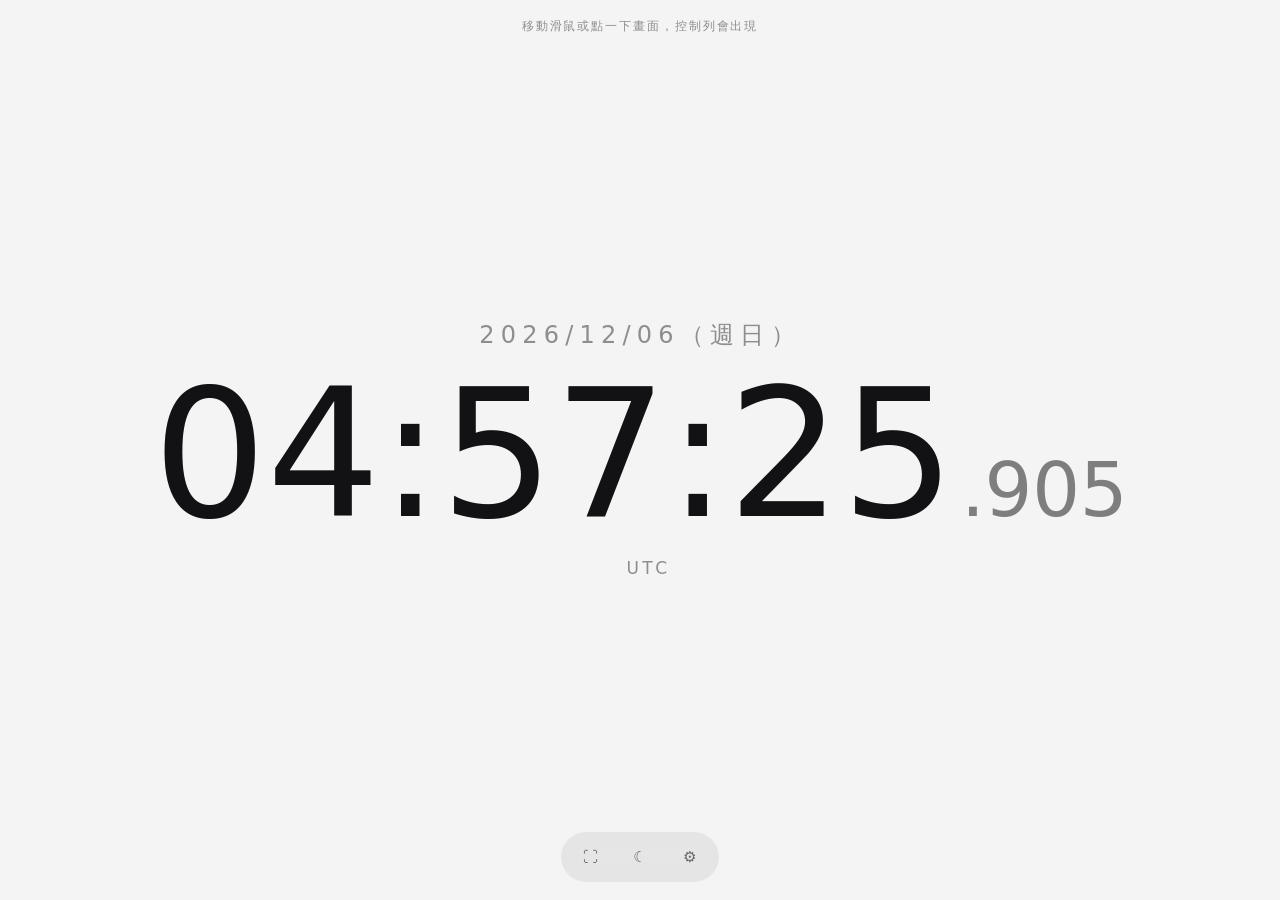
==== index.html @ 6d41315a "feat: 沉浸式毫秒時鐘 PWA 全螢幕、可安裝、可離線的毫秒時鐘，純靜態無相依套件。  時鐘核心 - requestAnimationFrame 驅動，跟著螢幕更新節奏，毫秒滑順不掉格 - 每幀重" ====
<!DOCTYPE html>
<html lang="zh-Hant">
<head>
<meta charset="UTF-8">
<meta name="viewport" content="width=device-width, initial-scale=1, viewport-fit=cover, user-scalable=no">
<title>Millis — 沉浸式時鐘</title>
<meta name="description" content="全螢幕沉浸式毫秒時鐘">
<meta name="theme-color" content="#000000">
<meta name="apple-mobile-web-app-capable" content="yes">
<meta name="mobile-web-app-capable" content="yes">
<meta name="apple-mobile-web-app-status-bar-style" content="black-translucent">
<meta name="apple-mobile-web-app-title" content="Millis">
<link rel="manifest" href="manifest.webmanifest">
<link rel="icon" href="icons/icon-192.png" sizes="192x192" type="image/png">
<link rel="apple-touch-icon" href="icons/icon-192.png">
<link rel="stylesheet" href="styles.css">
</head>
<body>
  <main id="stage" class="stage">
    <div class="clock">
      <div class="date" id="date">—</div>
      <div class="time" id="time">
        <span class="hms">
          <span id="p-h">00</span><span class="sep" id="sep1">:</span><span id="p-m">00</span><span class="sep" id="sep2">:</span><span id="p-s">00</span>
        </span><span class="ms" id="ms">.000</span>
      </div>
      <div class="meta">
        <span class="ampm" id="ampm"></span>
        <span class="tz" id="tz"></span>
      </div>
    </div>

    <p class="hint" id="hint">移動滑鼠或點一下畫面，控制列會出現</p>

    <nav class="bar" id="bar" aria-label="控制列">
      <button class="btn" id="btn-fullscreen" title="全螢幕 (F)" aria-label="全螢幕">⛶</button>
      <button class="btn" id="btn-lock" title="防止螢幕休眠 (K)" aria-label="防止螢幕休眠">☾</button>
      <button class="btn" id="btn-settings" title="設定 (,)" aria-label="設定">⚙</button>
    </nav>
  </main>

  <!-- ---------- 設定頁 ---------- -->
  <div class="scrim" id="scrim" hidden></div>
  <aside class="sheet" id="sheet" hidden aria-label="設定" role="dialog" aria-modal="true">
    <header class="sheet-hd">
      <h2>設定</h2>
      <button class="x" id="btn-close" aria-label="關閉">✕</button>
    </header>

    <div class="sheet-body">
      <section class="grp">
        <h3>時間</h3>

        <div class="row">
          <label>時制</label>
          <div class="seg" data-seg="hour12">
            <button data-value="false">24 小時</button>
            <button data-value="true">12 小時</button>
          </div>
        </div>

        <div class="row">
          <label for="sel-tz">時區</label>
          <select id="sel-tz" data-select="tz"></select>
        </div>

        <div class="row"><label for="t-sec">顯示秒</label>
          <input type="checkbox" class="sw" id="t-sec" data-toggle="showSeconds"></div>
        <div class="row"><label for="t-ms">顯示毫秒</label>
          <input type="checkbox" class="sw" id="t-ms" data-toggle="showMs"></div>
        <div class="row"><label for="t-date">顯示日期</label>
          <input type="checkbox" class="sw" id="t-date" data-toggle="showDate"></div>
        <div class="row"><label for="t-tzname">顯示時區名稱</label>
          <input type="checkbox" class="sw" id="t-tzname" data-toggle="showTz"></div>
      </section>

      <section class="grp">
        <h3>外觀</h3>

        <div class="row">
          <label>深淺模式</label>
          <div class="seg" data-seg="mode">
            <button data-value="auto">跟隨系統</button>
            <button data-value="light">淺色</button>
            <button data-value="dark">深色</button>
          </div>
        </div>

        <div class="row">
          <label>色調</label>
          <div class="swatches" data-seg="theme">
            <button data-value="neutral" title="中性"></button>
            <button data-value="amber"   title="琥珀"></button>
            <button data-value="mint"    title="薄荷"></button>
            <button data-value="ice"     title="冰藍"></button>
            <button data-value="rose"    title="玫瑰"></button>
          </div>
        </div>

        <div class="row">
          <label>字型</label>
          <div class="seg" data-seg="font">
            <button data-value="sans" style="font-family:ui-sans-serif,system-ui,sans-serif">黑體</button>
            <button data-value="serif" style="font-family:ui-serif,Georgia,serif">襯線</button>
            <button data-value="mono" style="font-family:ui-monospace,Menlo,monospace">等寬</button>
            <button data-value="rounded" style="font-family:ui-rounded,system-ui,sans-serif">圓體</button>
          </div>
        </div>

        <div class="row">
          <label>字重</label>
          <div class="seg" data-seg="weight">
            <button data-value="100" style="font-weight:100">極細</button>
            <button data-value="300" style="font-weight:300">細</button>
            <button data-value="400" style="font-weight:400">標準</button>
            <button data-value="700" style="font-weight:700">粗</button>
          </div>
        </div>

        <div class="row">
          <label for="r-scale">字體大小 <output id="out-scale">100%</output></label>
          <input type="range" id="r-scale" data-range="scale" min="40" max="160" step="5">
        </div>
      </section>

      <section class="grp">
        <h3>效果</h3>

        <div class="row">
          <label>發光</label>
          <div class="seg" data-seg="glow">
            <button data-value="off">無</button>
            <button data-value="soft">柔和</button>
            <button data-value="strong">強烈</button>
          </div>
        </div>

        <div class="row"><label for="t-blink">冒號閃爍</label>
          <input type="checkbox" class="sw" id="t-blink" data-toggle="blink"></div>
        <div class="row"><label for="t-fade">切換時淡入</label>
          <input type="checkbox" class="sw" id="t-fade" data-toggle="fade"></div>

        <div class="row">
          <label for="sel-hide">控制列自動隱藏</label>
          <select id="sel-hide" data-select="autoHide">
            <option value="2">2 秒</option>
            <option value="3">3 秒</option>
            <option value="5">5 秒</option>
            <option value="10">10 秒</option>
            <option value="0">不隱藏</option>
          </select>
        </div>

        <div class="row"><label for="t-wake">螢幕不休眠</label>
          <input type="checkbox" class="sw" id="t-wake" data-toggle="wake"></div>
        <p class="note" id="wake-note" hidden>這個瀏覽器不支援螢幕不休眠。</p>
      </section>

      <section class="grp">
        <h3>快捷鍵</h3>
        <p class="note">
          <kbd>F</kbd> 全螢幕 ・ <kbd>H</kbd> 12/24 小時 ・ <kbd>M</kbd> 毫秒 ・ <kbd>S</kbd> 秒
          ・ <kbd>C</kbd> 換色調 ・ <kbd>D</kbd> 深淺 ・ <kbd>K</kbd> 不休眠 ・ <kbd>,</kbd> 設定 ・ <kbd>Esc</kbd> 關閉
        </p>
        <button class="reset" id="btn-reset">恢復預設值</button>
      </section>
    </div>
  </aside>

  <script src="app.js"></script>
</body>
</html>
---- styles.css ----
/* =========================================================
   Millis — 樣式
   色彩兩軸：data-theme（色調）× data-resolved（深/淺）
   data-resolved 由 JS 算好（auto 會去問系統），CSS 只認最後結果
   ========================================================= */

/* ---- 深色（預設） ---- */
:root {
  color-scheme: dark;
  --bg: #000000;
  --fg: #f2f2f2;
  --glow-color: rgba(242, 242, 242, .35);
  --panel: #16161a;
  --line: rgba(255, 255, 255, .10);
  --chip: rgba(255, 255, 255, .08);
  --chip-on: rgba(255, 255, 255, .20);
}
:root[data-theme="amber"] { --bg: #0a0500; --fg: #ffb000; --glow-color: rgba(255, 176, 0, .45); }
:root[data-theme="mint"]  { --bg: #00110d; --fg: #4dffc3; --glow-color: rgba(77, 255, 195, .40); }
:root[data-theme="ice"]   { --bg: #00060f; --fg: #7fc8ff; --glow-color: rgba(127, 200, 255, .40); }
:root[data-theme="rose"]  { --bg: #12030a; --fg: #ff8fb1; --glow-color: rgba(255, 143, 177, .40); }

/* ---- 淺色 ---- */
:root[data-resolved="light"] {
  color-scheme: light;
  --bg: #f4f4f5;
  --fg: #121214;
  --glow-color: rgba(0, 0, 0, .12);
  --panel: #ffffff;
  --line: rgba(0, 0, 0, .10);
  --chip: rgba(0, 0, 0, .06);
  --chip-on: rgba(0, 0, 0, .16);
}
:root[data-resolved="light"][data-theme="amber"] { --bg: #fdf6e8; --fg: #7a4a00; --glow-color: rgba(122, 74, 0, .14); }
:root[data-resolved="light"][data-theme="mint"]  { --bg: #edfaf4; --fg: #05604a; --glow-color: rgba(5, 96, 74, .14); }
:root[data-resolved="light"][data-theme="ice"]   { --bg: #eef5fd; --fg: #0b3f6b; --glow-color: rgba(11, 63, 107, .14); }
:root[data-resolved="light"][data-theme="rose"]  { --bg: #fdeff4; --fg: #7a1338; --glow-color: rgba(122, 19, 56, .14); }

/* 依透明度算出的次要色，跟著 --fg 自動變 */
:root { --dim: color-mix(in srgb, var(--fg) 45%, transparent); }

/* ---- 字型組合 ---- */
:root {
  --f-sans: ui-sans-serif, -apple-system, "Segoe UI", "Helvetica Neue",
            "Noto Sans TC", "PingFang TC", "Microsoft JhengHei", system-ui, sans-serif;
  --f-serif: ui-serif, Georgia, "Times New Roman", "Noto Serif TC", "Songti TC", serif;
  --f-mono: ui-monospace, "SF Mono", Menlo, Consolas, "Roboto Mono", "Courier New", monospace;
  --f-rounded: ui-rounded, "SF Pro Rounded", "Hiragino Maru Gothic ProN",
               "Varela Round", "Quicksand", system-ui, sans-serif;
}

* { margin: 0; padding: 0; box-sizing: border-box; }

html, body {
  height: 100%;
  background: var(--bg);
  color: var(--fg);
  overflow: hidden;
  overscroll-behavior: none;
  -webkit-tap-highlight-color: transparent;
  -webkit-user-select: none;
  user-select: none;
  touch-action: manipulation;
  font-family: var(--f-sans);
  transition: background-color .3s ease, color .3s ease;
}

/* ---------- 時鐘本體 ---------- */
.stage {
  position: fixed;
  inset: 0;
  display: grid;
  place-items: center;
  padding: max(16px, env(safe-area-inset-top)) max(16px, env(safe-area-inset-right))
           max(16px, env(safe-area-inset-bottom)) max(16px, env(safe-area-inset-left));
}
.stage.idle { cursor: none; }

.clock { text-align: center; line-height: 1; }

.date {
  font-size: clamp(12px, 2.4vw, 24px);
  letter-spacing: .26em;
  color: var(--dim);
  margin-bottom: clamp(10px, 2vh, 26px);
  min-height: 1em;
}
.date[hidden] { display: none; }

.time {
  /* 整組時間只靠 --t 一個變數縮放，比例永遠一致 */
  --t: calc(clamp(44px, 14vw, 320px) * var(--scale, 1) * var(--fit, 1));
  display: flex;
  align-items: baseline;
  justify-content: center;
  /* 等寬數字：數字跳動時整排寬度不會左右抖 */
  font-variant-numeric: tabular-nums;
  font-feature-settings: "tnum" 1, "lnum" 1;
  font-family: var(--clock-font, var(--f-sans));
  font-weight: var(--clock-weight, 200);
  letter-spacing: -0.02em;
  text-shadow: 0 0 var(--glow-size, 0px) var(--glow-color);
  white-space: nowrap;
}
.time.no-ms { --t: calc(clamp(52px, 19vw, 420px) * var(--scale, 1) * var(--fit, 1)); }

.hms { font-size: var(--t); }
.sep { transition: opacity .12s linear; }
.sep.off { opacity: .15; }

.ms {
  font-size: calc(var(--t) * 0.42);
  color: var(--dim);
  margin-left: .08em;
  font-weight: 300;
}
.ms[hidden], .sep[hidden], #p-s[hidden] { display: none; }

.meta {
  margin-top: clamp(8px, 1.8vh, 22px);
  display: flex;
  gap: 1em;
  justify-content: center;
  align-items: center;
  font-size: clamp(11px, 1.7vw, 17px);
  letter-spacing: .2em;
  color: var(--dim);
  min-height: 1em;
}
.meta span[hidden] { display: none; }

/* 切換設定時的淡入 */
.clock.fade { animation: fade .28s ease; }
@keyframes fade { from { opacity: .25; } to { opacity: 1; } }

/* ---------- 底部控制列 ---------- */
.bar {
  position: fixed;
  left: 50%;
  bottom: max(18px, env(safe-area-inset-bottom));
  transform: translate(-50%, 0);
  display: flex;
  gap: 4px;
  padding: 6px;
  border-radius: 999px;
  background: var(--chip);
  backdrop-filter: blur(14px);
  -webkit-backdrop-filter: blur(14px);
  transition: opacity .35s ease, transform .35s ease;
}
.stage.idle .bar, .stage.idle .hint {
  opacity: 0;
  transform: translate(-50%, 12px);
  pointer-events: none;
}

.btn {
  min-width: 46px; height: 38px; padding: 0 12px;
  border: 0; border-radius: 999px;
  background: transparent; color: var(--fg);
  font: inherit; font-size: 15px;
  cursor: pointer; opacity: .6;
  transition: opacity .2s ease, background-color .2s ease;
}
.btn:hover { opacity: 1; background: var(--chip); }
.btn.on { opacity: 1; background: var(--chip-on); }

.hint {
  position: fixed;
  left: 50%; top: max(18px, env(safe-area-inset-top));
  transform: translate(-50%, 0);
  font-size: 12px; letter-spacing: .16em; color: var(--dim);
  transition: opacity .35s ease, transform .35s ease;
}
.hint.gone { opacity: 0; pointer-events: none; }

/* ---------- 設定頁 ---------- */
.scrim {
  position: fixed; inset: 0; z-index: 10;
  background: rgba(0, 0, 0, .5);
  backdrop-filter: blur(3px);
  animation: in .2s ease;
}
.scrim[hidden] { display: none; }
@keyframes in { from { opacity: 0 } to { opacity: 1 } }

.sheet {
  position: fixed; z-index: 11;
  right: 0; top: 0; bottom: 0;
  width: min(420px, 100vw);
  display: flex; flex-direction: column;
  background: var(--panel); color: var(--fg);
  border-left: 1px solid var(--line);
  box-shadow: -20px 0 60px rgba(0, 0, 0, .4);
  animation: slide .25s cubic-bezier(.2, .8, .2, 1);
  user-select: none;
}
.sheet[hidden] { display: none; }
@keyframes slide { from { transform: translateX(100%) } to { transform: none } }

@media (max-width: 560px) {
  .sheet {
    left: 0; top: auto; width: 100%; max-height: 88vh;
    border-left: 0; border-top: 1px solid var(--line);
    border-radius: 18px 18px 0 0;
    animation-name: slideup;
  }
  @keyframes slideup { from { transform: translateY(100%) } to { transform: none } }
}

.sheet-hd {
  display: flex; align-items: center; justify-content: space-between;
  padding: 16px 18px;
  border-bottom: 1px solid var(--line);
  padding-top: max(16px, env(safe-area-inset-top));
}
.sheet-hd h2 { font-size: 16px; font-weight: 600; letter-spacing: .05em; }
.x {
  width: 34px; height: 34px; border: 0; border-radius: 50%;
  background: var(--chip); color: var(--fg); cursor: pointer; font-size: 14px;
}
.x:hover { background: var(--chip-on); }

.sheet-body {
  overflow-y: auto;
  padding: 6px 18px max(24px, env(safe-area-inset-bottom));
  -webkit-overflow-scrolling: touch;
}

.grp { padding: 14px 0; border-bottom: 1px solid var(--line); }
.grp:last-child { border-bottom: 0; }
.grp h3 {
  font-size: 11px; font-weight: 600; letter-spacing: .18em;
  color: var(--dim); margin-bottom: 10px;
}

.row {
  display: flex; align-items: center; justify-content: space-between;
  gap: 14px; min-height: 42px; flex-wrap: wrap;
}
.row > label { font-size: 14px; flex: 1 1 auto; }
.row output { color: var(--dim); font-size: 12px; margin-left: .4em; }

/* 分段按鈕 */
.seg { display: flex; background: var(--chip); border-radius: 10px; padding: 2px; }
.seg button {
  border: 0; background: transparent; color: var(--fg);
  padding: 7px 11px; border-radius: 8px; cursor: pointer;
  font-size: 13px; opacity: .55; white-space: nowrap;
  transition: background-color .15s, opacity .15s;
}
.seg button:hover { opacity: .85; }
.seg button.on { background: var(--chip-on); opacity: 1; }

/* 色票 */
.swatches { display: flex; gap: 8px; }
.swatches button {
  width: 28px; height: 28px; border-radius: 50%; cursor: pointer;
  border: 2px solid transparent; outline: 1px solid var(--line); outline-offset: -1px;
  transition: transform .15s, border-color .15s;
}
.swatches button:hover { transform: scale(1.1); }
.swatches button.on { border-color: var(--fg); }
.swatches button[data-value="neutral"] { background: linear-gradient(135deg, #111 50%, #eee 50%); }
.swatches button[data-value="amber"]   { background: #ffb000; }
.swatches button[data-value="mint"]    { background: #4dffc3; }
.swatches button[data-value="ice"]     { background: #7fc8ff; }
.swatches button[data-value="rose"]    { background: #ff8fb1; }

/* 開關 */
.sw {
  appearance: none; -webkit-appearance: none;
  width: 44px; height: 26px; border-radius: 999px;
  background: var(--chip); position: relative; cursor: pointer;
  transition: background-color .2s; flex: 0 0 auto;
}
.sw::after {
  content: ''; position: absolute; top: 3px; left: 3px;
  width: 20px; height: 20px; border-radius: 50%;
  background: var(--fg); opacity: .5; transition: transform .2s, opacity .2s;
}
.sw:checked { background: var(--chip-on); }
.sw:checked::after { transform: translateX(18px); opacity: 1; }

select {
  appearance: none; -webkit-appearance: none;
  background: var(--chip); color: var(--fg);
  border: 0; border-radius: 10px;
  padding: 9px 12px; font: inherit; font-size: 13px;
  cursor: pointer; max-width: 62%;
}

input[type="range"] {
  appearance: none; -webkit-appearance: none;
  width: 100%; height: 26px; background: transparent; cursor: pointer;
}
input[type="range"]::-webkit-slider-runnable-track {
  height: 4px; border-radius: 2px; background: var(--chip-on);
}
input[type="range"]::-webkit-slider-thumb {
  appearance: none; -webkit-appearance: none;
  width: 18px; height: 18px; border-radius: 50%;
  background: var(--fg); margin-top: -7px;
}
input[type="range"]::-moz-range-track { height: 4px; border-radius: 2px; background: var(--chip-on); }
input[type="range"]::-moz-range-thumb { width: 18px; height: 18px; border: 0; border-radius: 50%; background: var(--fg); }

.note { font-size: 12px; line-height: 1.9; color: var(--dim); }
.note[hidden] { display: none; }
kbd {
  font-family: var(--f-mono); font-size: 11px;
  padding: 2px 6px; border-radius: 5px;
  background: var(--chip); color: var(--fg);
}

.reset {
  margin-top: 14px; width: 100%;
  padding: 11px; border: 1px solid var(--line); border-radius: 10px;
  background: transparent; color: var(--fg);
  font: inherit; font-size: 13px; cursor: pointer; opacity: .7;
}
.reset:hover { background: var(--chip); opacity: 1; }

/* 橫向矮螢幕：讓時間吃高度而不是寬度 */
@media (orientation: landscape) and (max-height: 500px) {
  .time { --t: calc(clamp(44px, 19vh, 200px) * var(--scale, 1) * var(--fit, 1)); }
  .time.no-ms { --t: calc(clamp(52px, 26vh, 260px) * var(--scale, 1) * var(--fit, 1)); }
}

@media (prefers-reduced-motion: reduce) {
  *, *::after { animation: none !important; transition: none !important; }
}
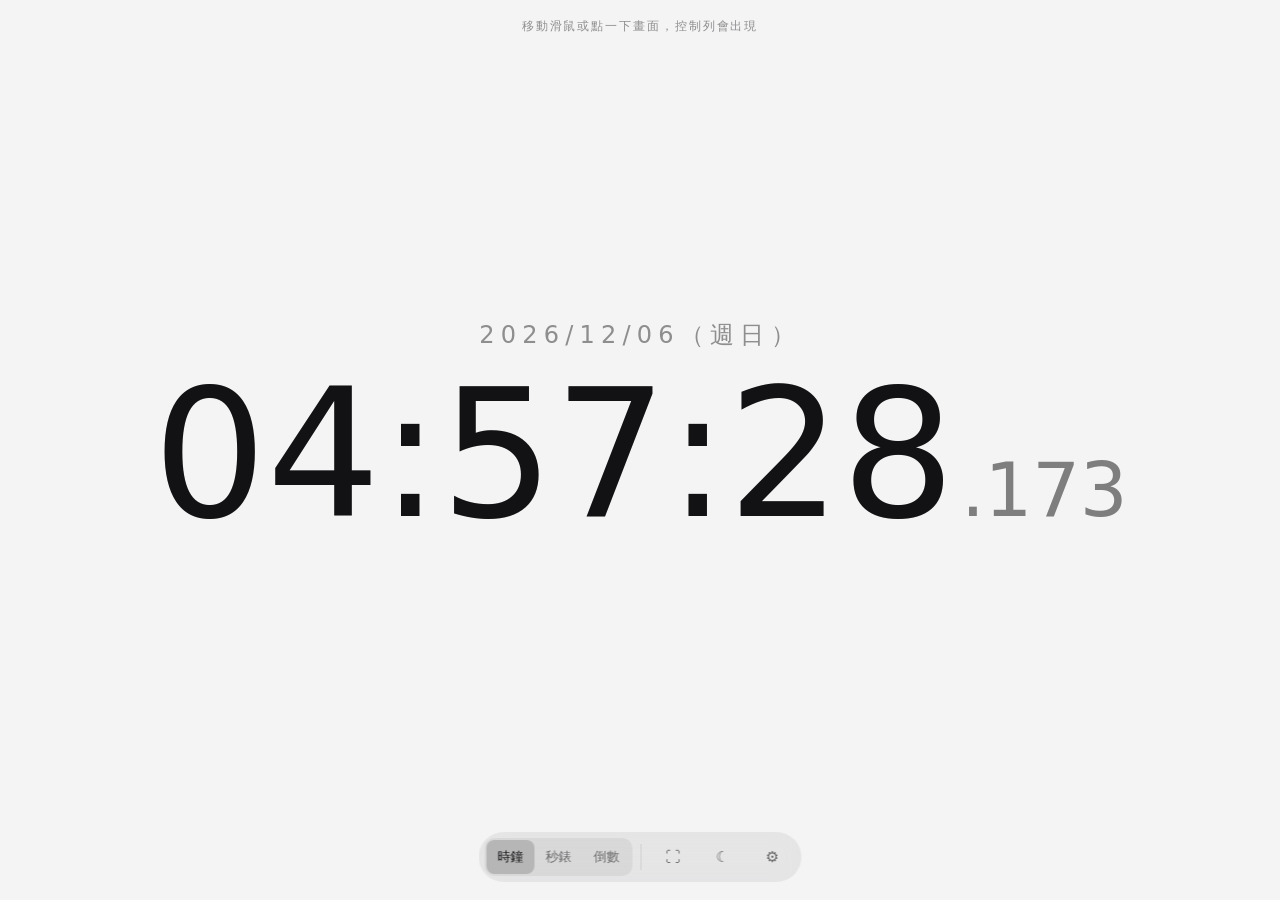
==== commit 95b5b2a2: "feat: 新增秒錶與倒數計時模式，並加上 GitHub Pages 部署 秒錶 - 開始／暫停／繼續、計圈、重設 - 計圈列表顯示單圈與累計，並標示最快與最慢  倒數 - 8 組預設時間與自訂時分秒" ====
--- a/index.html
+++ b/index.html
@@ -4,7 +4,7 @@
 <meta charset="UTF-8">
 <meta name="viewport" content="width=device-width, initial-scale=1, viewport-fit=cover, user-scalable=no">
 <title>Millis — 沉浸式時鐘</title>
-<meta name="description" content="全螢幕沉浸式毫秒時鐘">
+<meta name="description" content="全螢幕沉浸式毫秒時鐘，內建秒錶與倒數計時">
 <meta name="theme-color" content="#000000">
 <meta name="apple-mobile-web-app-capable" content="yes">
 <meta name="mobile-web-app-capable" content="yes">
@@ -17,22 +17,63 @@
 </head>
 <body>
   <main id="stage" class="stage">
-    <div class="clock">
+    <div class="clock" id="clock">
       <div class="date" id="date">—</div>
+
       <div class="time" id="time">
         <span class="hms">
           <span id="p-h">00</span><span class="sep" id="sep1">:</span><span id="p-m">00</span><span class="sep" id="sep2">:</span><span id="p-s">00</span>
         </span><span class="ms" id="ms">.000</span>
       </div>
+
       <div class="meta">
         <span class="ampm" id="ampm"></span>
         <span class="tz" id="tz"></span>
+        <span class="status" id="status"></span>
+      </div>
+
+      <!-- 倒數：進度條 -->
+      <div class="progress" id="progress" hidden><i id="progress-fill"></i></div>
+
+      <!-- 倒數：還沒設定時間時的快速選項 -->
+      <div class="presets" id="presets" hidden>
+        <button data-sec="60">1 分</button>
+        <button data-sec="180">3 分</button>
+        <button data-sec="300">5 分</button>
+        <button data-sec="600">10 分</button>
+        <button data-sec="900">15 分</button>
+        <button data-sec="1500">25 分</button>
+        <button data-sec="2700">45 分</button>
+        <button data-sec="3600">60 分</button>
+        <span class="custom">
+          <span class="custom-label">自訂</span>
+          <input type="number" id="c-h" min="0" max="99" placeholder="時" aria-label="小時">
+          <input type="number" id="c-m" min="0" max="59" placeholder="分" aria-label="分鐘">
+          <input type="number" id="c-s" min="0" max="59" placeholder="秒" aria-label="秒數">
+          <button class="go" id="c-set">設定</button>
+        </span>
+      </div>
+
+      <!-- 秒錶：計圈 -->
+      <ol class="laps" id="laps" hidden></ol>
+
+      <!-- 秒錶／倒數：操作按鈕（這排不會自動隱藏） -->
+      <div class="actions" id="actions" hidden>
+        <button class="act primary" id="a-primary">開始</button>
+        <button class="act" id="a-second">計圈</button>
+        <button class="act" id="a-reset">重設</button>
       </div>
     </div>
 
     <p class="hint" id="hint">移動滑鼠或點一下畫面，控制列會出現</p>
 
     <nav class="bar" id="bar" aria-label="控制列">
+      <div class="seg bar-seg" data-seg="view">
+        <button data-value="clock">時鐘</button>
+        <button data-value="stopwatch">秒錶</button>
+        <button data-value="timer">倒數</button>
+      </div>
+      <span class="bar-div"></span>
       <button class="btn" id="btn-fullscreen" title="全螢幕 (F)" aria-label="全螢幕">⛶</button>
       <button class="btn" id="btn-lock" title="防止螢幕休眠 (K)" aria-label="防止螢幕休眠">☾</button>
       <button class="btn" id="btn-settings" title="設定 (,)" aria-label="設定">⚙</button>
@@ -75,6 +116,17 @@
       </section>
 
       <section class="grp">
+        <h3>秒錶與倒數</h3>
+        <div class="row"><label for="t-beep">倒數結束時發出提示音</label>
+          <input type="checkbox" class="sw" id="t-beep" data-toggle="beep"></div>
+        <div class="row"><label for="t-vib">倒數結束時震動</label>
+          <input type="checkbox" class="sw" id="t-vib" data-toggle="vibrate"></div>
+        <div class="row"><label for="t-laps">秒錶顯示計圈列表</label>
+          <input type="checkbox" class="sw" id="t-laps" data-toggle="showLaps"></div>
+        <p class="note">秒錶與倒數用的是單調時鐘（monotonic clock），就算系統時間被調整也不會跳掉；關掉分頁再回來也會接著算。</p>
+      </section>
+
+      <section class="grp">
         <h3>外觀</h3>
 
         <div class="row">
@@ -159,8 +211,10 @@
       <section class="grp">
         <h3>快捷鍵</h3>
         <p class="note">
-          <kbd>F</kbd> 全螢幕 ・ <kbd>H</kbd> 12/24 小時 ・ <kbd>M</kbd> 毫秒 ・ <kbd>S</kbd> 秒
-          ・ <kbd>C</kbd> 換色調 ・ <kbd>D</kbd> 深淺 ・ <kbd>K</kbd> 不休眠 ・ <kbd>,</kbd> 設定 ・ <kbd>Esc</kbd> 關閉
+          <kbd>1</kbd><kbd>2</kbd><kbd>3</kbd> 切換時鐘／秒錶／倒數<br>
+          <kbd>空白鍵</kbd> 開始或暫停 ・ <kbd>L</kbd> 計圈 ・ <kbd>R</kbd> 重設<br>
+          <kbd>F</kbd> 全螢幕 ・ <kbd>H</kbd> 12/24 小時 ・ <kbd>M</kbd> 毫秒 ・ <kbd>S</kbd> 秒<br>
+          <kbd>C</kbd> 換色調 ・ <kbd>D</kbd> 深淺 ・ <kbd>K</kbd> 不休眠 ・ <kbd>,</kbd> 設定 ・ <kbd>Esc</kbd> 關閉
         </p>
         <button class="reset" id="btn-reset">恢復預設值</button>
       </section>
--- a/styles.css
+++ b/styles.css
@@ -89,7 +89,8 @@
 
 .time {
   /* 整組時間只靠 --t 一個變數縮放，比例永遠一致 */
-  --t: calc(clamp(44px, 14vw, 320px) * var(--scale, 1) * var(--fit, 1));
+  /* --base 由 JS 依實際顯示幾個字元挑檔位，--fit 再保證絕對不會超出畫面 */
+  --t: calc(var(--base, clamp(44px, 14vw, 320px)) * var(--scale, 1) * var(--fit, 1));
   display: flex;
   align-items: baseline;
   justify-content: center;
@@ -102,7 +103,6 @@
   text-shadow: 0 0 var(--glow-size, 0px) var(--glow-color);
   white-space: nowrap;
 }
-.time.no-ms { --t: calc(clamp(52px, 19vw, 420px) * var(--scale, 1) * var(--fit, 1)); }
 
 .hms { font-size: var(--t); }
 .sep { transition: opacity .12s linear; }
@@ -128,6 +128,108 @@
   min-height: 1em;
 }
 .meta span[hidden] { display: none; }
+.meta .status { letter-spacing: .1em; }
+
+/* ---------- 倒數：進度條 ---------- */
+.progress {
+  width: min(70vw, 640px);
+  height: 3px;
+  margin: clamp(14px, 3vh, 30px) auto 0;
+  border-radius: 999px;
+  background: var(--chip);
+  overflow: hidden;
+}
+.progress[hidden] { display: none; }
+.progress i {
+  display: block; height: 100%; width: 100%;
+  border-radius: 999px; background: var(--fg);
+  transform-origin: left center;
+}
+
+/* ---------- 倒數：快速時間 ---------- */
+.presets {
+  display: flex; flex-wrap: wrap; gap: 8px;
+  justify-content: center; align-items: center;
+  margin-top: clamp(16px, 3vh, 30px);
+  max-width: min(92vw, 760px);
+}
+.presets[hidden] { display: none; }
+.presets button {
+  border: 1px solid var(--line); border-radius: 999px;
+  background: transparent; color: var(--fg);
+  font: inherit; font-size: 13px; padding: 8px 14px;
+  cursor: pointer; opacity: .75;
+  transition: background-color .15s, opacity .15s;
+}
+.presets button:hover { background: var(--chip); opacity: 1; }
+.presets button.on { background: var(--chip-on); opacity: 1; border-color: transparent; }
+
+.presets .custom {
+  display: flex; gap: 6px; align-items: center;
+  margin-left: 6px; padding-left: 14px;
+  border-left: 1px solid var(--line);
+}
+.presets .custom-label { font-size: 12px; color: var(--dim); letter-spacing: .1em; }
+.presets input {
+  width: 58px; text-align: center;
+  border: 0; border-radius: 8px;
+  background: var(--chip); color: var(--fg);
+  font: inherit; font-size: 13px; padding: 9px 6px;
+  -moz-appearance: textfield;
+}
+.presets input:focus { outline: 2px solid var(--chip-on); outline-offset: 0; }
+.presets button.go { border-color: transparent; background: var(--chip-on); opacity: 1; }
+.presets input::-webkit-outer-spin-button,
+.presets input::-webkit-inner-spin-button { -webkit-appearance: none; margin: 0; }
+
+/* ---------- 秒錶：計圈 ---------- */
+.laps {
+  list-style: none;
+  margin: clamp(14px, 3vh, 26px) auto 0;
+  width: min(92vw, 460px);
+  max-height: min(30vh, 260px);
+  overflow-y: auto;
+  font-variant-numeric: tabular-nums;
+  font-size: clamp(12px, 1.5vw, 15px);
+  text-align: left;
+}
+.laps[hidden] { display: none; }
+.laps li {
+  display: flex; justify-content: space-between; gap: 12px;
+  padding: 7px 10px; border-radius: 8px; color: var(--dim);
+}
+.laps li:nth-child(odd) { background: var(--chip); }
+.laps li b { font-weight: 500; color: var(--fg); }
+.laps li.best b { color: #35d07f; }
+.laps li.worst b { color: #ff6b6b; }
+.laps .no { width: 3.2em; }
+.laps .total { opacity: .6; }
+
+/* ---------- 秒錶／倒數：操作按鈕 ---------- */
+.actions {
+  display: flex; gap: 10px; justify-content: center;
+  margin-top: clamp(18px, 3.5vh, 34px);
+}
+.actions[hidden] { display: none; }
+.act {
+  min-width: 96px; padding: 12px 22px;
+  border: 1px solid var(--line); border-radius: 999px;
+  background: transparent; color: var(--fg);
+  font: inherit; font-size: 15px; letter-spacing: .08em;
+  cursor: pointer;
+  transition: background-color .15s, opacity .15s, transform .08s;
+}
+.act:hover { background: var(--chip); }
+.act:active { transform: scale(.97); }
+.act.primary { background: var(--chip-on); }
+.act:disabled { opacity: .3; cursor: default; }
+
+/* 倒數結束：整個畫面閃三下 */
+.stage.finished { animation: alarm 1s ease 3; }
+@keyframes alarm {
+  0%, 100% { background: transparent; }
+  50% { background: color-mix(in srgb, var(--fg) 22%, transparent); }
+}
 
 /* 切換設定時的淡入 */
 .clock.fade { animation: fade .28s ease; }
@@ -154,6 +256,10 @@
   pointer-events: none;
 }
 
+.bar-seg { background: transparent; padding: 0; }
+.bar-seg button { font-size: 13px; padding: 9px 12px; }
+.bar-div { width: 1px; align-self: stretch; margin: 6px 4px; background: var(--line); }
+
 .btn {
   min-width: 46px; height: 38px; padding: 0 12px;
   border: 0; border-radius: 999px;
@@ -323,8 +429,7 @@
 
 /* 橫向矮螢幕：讓時間吃高度而不是寬度 */
 @media (orientation: landscape) and (max-height: 500px) {
-  .time { --t: calc(clamp(44px, 19vh, 200px) * var(--scale, 1) * var(--fit, 1)); }
-  .time.no-ms { --t: calc(clamp(52px, 26vh, 260px) * var(--scale, 1) * var(--fit, 1)); }
+  .time { --base: var(--base-land, clamp(44px, 19vh, 200px)); }
 }
 
 @media (prefers-reduced-motion: reduce) {
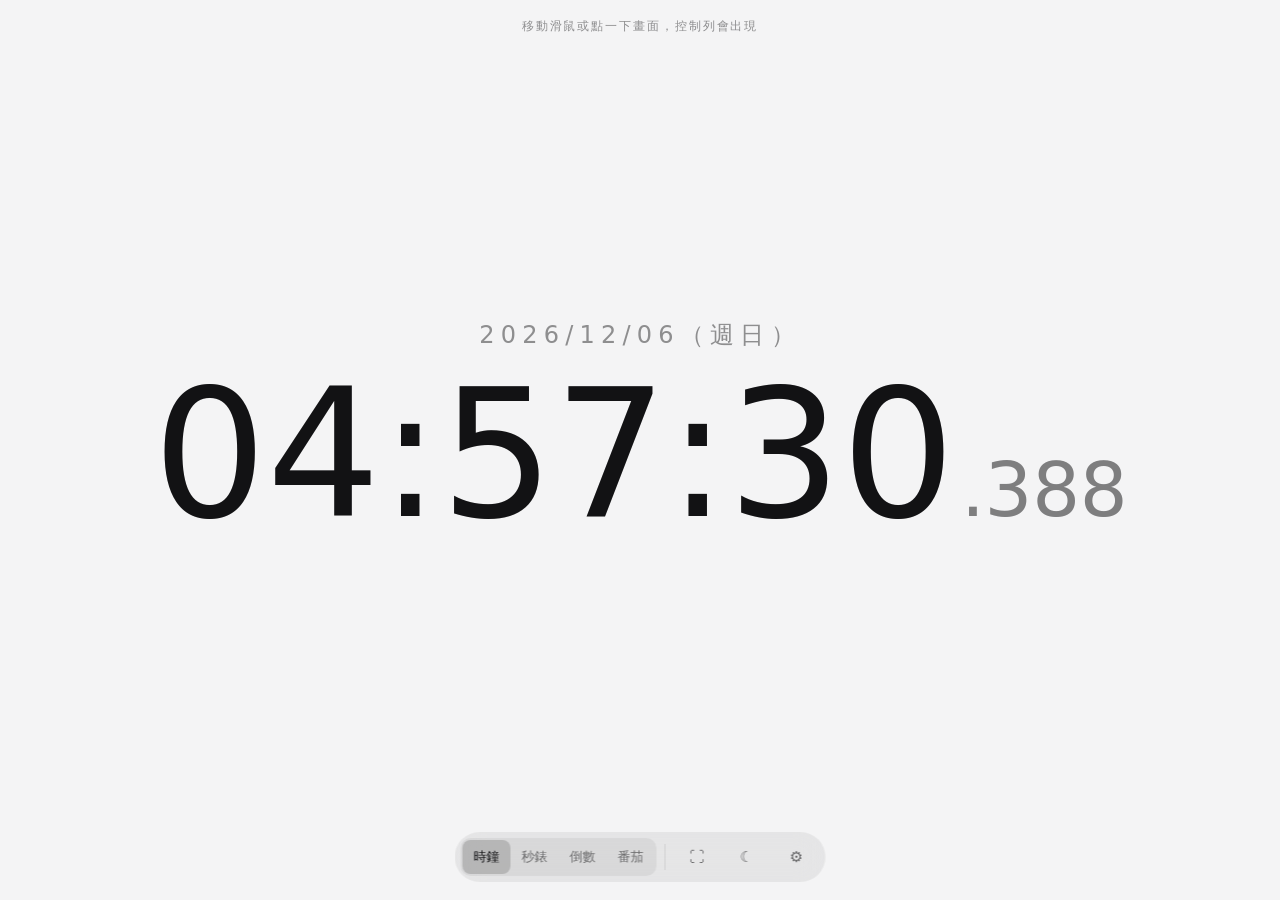
==== commit 75d52594: "feat: 新增番茄鐘模式 - 專注 → 短休息 → 專注 …，做滿設定輪數後換長休息並重新循環 - 畫面顯示目前階段、剩餘時間、進度條與循環進度點 - 可跳過本段或重設整個循環；每段結束沿用倒數的閃" ====
--- a/index.html
+++ b/index.html
@@ -19,6 +19,7 @@
   <main id="stage" class="stage">
     <div class="clock" id="clock">
       <div class="date" id="date">—</div>
+      <div class="phase" id="phase" hidden>專注</div>
 
       <div class="time" id="time">
         <span class="hms">
@@ -34,6 +35,9 @@
 
       <!-- 倒數：進度條 -->
       <div class="progress" id="progress" hidden><i id="progress-fill"></i></div>
+
+      <!-- 番茄鐘：這一輪循環的進度 -->
+      <div class="dots" id="dots" hidden></div>
 
       <!-- 倒數：還沒設定時間時的快速選項 -->
       <div class="presets" id="presets" hidden>
@@ -72,6 +76,7 @@
         <button data-value="clock">時鐘</button>
         <button data-value="stopwatch">秒錶</button>
         <button data-value="timer">倒數</button>
+        <button data-value="pomo">番茄</button>
       </div>
       <span class="bar-div"></span>
       <button class="btn" id="btn-fullscreen" title="全螢幕 (F)" aria-label="全螢幕">⛶</button>
@@ -127,6 +132,43 @@
       </section>
 
       <section class="grp">
+        <h3>番茄鐘</h3>
+        <div class="row">
+          <label for="sel-focus">專注時間</label>
+          <select id="sel-focus" data-select="pomoFocus">
+            <option value="15">15 分</option><option value="20">20 分</option>
+            <option value="25">25 分</option><option value="30">30 分</option>
+            <option value="45">45 分</option><option value="50">50 分</option>
+            <option value="60">60 分</option>
+          </select>
+        </div>
+        <div class="row">
+          <label for="sel-short">短休息</label>
+          <select id="sel-short" data-select="pomoShort">
+            <option value="3">3 分</option><option value="5">5 分</option>
+            <option value="8">8 分</option><option value="10">10 分</option>
+          </select>
+        </div>
+        <div class="row">
+          <label for="sel-long">長休息</label>
+          <select id="sel-long" data-select="pomoLong">
+            <option value="10">10 分</option><option value="15">15 分</option>
+            <option value="20">20 分</option><option value="30">30 分</option>
+          </select>
+        </div>
+        <div class="row">
+          <label for="sel-rounds">幾輪專注後長休息</label>
+          <select id="sel-rounds" data-select="pomoRounds">
+            <option value="2">2 輪</option><option value="3">3 輪</option>
+            <option value="4">4 輪</option><option value="5">5 輪</option>
+            <option value="6">6 輪</option>
+          </select>
+        </div>
+        <div class="row"><label for="t-auto">自動接續下一段</label>
+          <input type="checkbox" class="sw" id="t-auto" data-toggle="pomoAuto"></div>
+      </section>
+
+      <section class="grp">
         <h3>外觀</h3>
 
         <div class="row">
@@ -211,8 +253,8 @@
       <section class="grp">
         <h3>快捷鍵</h3>
         <p class="note">
-          <kbd>1</kbd><kbd>2</kbd><kbd>3</kbd> 切換時鐘／秒錶／倒數<br>
-          <kbd>空白鍵</kbd> 開始或暫停 ・ <kbd>L</kbd> 計圈 ・ <kbd>R</kbd> 重設<br>
+          <kbd>1</kbd><kbd>2</kbd><kbd>3</kbd><kbd>4</kbd> 切換時鐘／秒錶／倒數／番茄鐘<br>
+          <kbd>空白鍵</kbd> 開始或暫停 ・ <kbd>L</kbd> 計圈 ・ <kbd>N</kbd> 跳過本段 ・ <kbd>R</kbd> 重設<br>
           <kbd>F</kbd> 全螢幕 ・ <kbd>H</kbd> 12/24 小時 ・ <kbd>M</kbd> 毫秒 ・ <kbd>S</kbd> 秒<br>
           <kbd>C</kbd> 換色調 ・ <kbd>D</kbd> 深淺 ・ <kbd>K</kbd> 不休眠 ・ <kbd>,</kbd> 設定 ・ <kbd>Esc</kbd> 關閉
         </p>
--- a/styles.css
+++ b/styles.css
@@ -130,6 +130,28 @@
 .meta span[hidden] { display: none; }
 .meta .status { letter-spacing: .1em; }
 
+/* ---------- 番茄鐘：階段標籤與輪數 ---------- */
+.phase {
+  font-size: clamp(13px, 2.6vw, 26px);
+  letter-spacing: .3em;
+  color: var(--dim);
+  margin-bottom: clamp(10px, 2vh, 26px);
+}
+.phase[hidden] { display: none; }
+.phase.focus { color: var(--fg); opacity: .8; }
+
+.dots {
+  display: flex; gap: 10px; justify-content: center;
+  margin-top: clamp(12px, 2.4vh, 22px);
+}
+.dots[hidden] { display: none; }
+.dots i {
+  width: 10px; height: 10px; border-radius: 50%;
+  border: 1.5px solid var(--dim);
+  transition: background-color .2s, border-color .2s;
+}
+.dots i.on { background: var(--fg); border-color: var(--fg); }
+
 /* ---------- 倒數：進度條 ---------- */
 .progress {
   width: min(70vw, 640px);
@@ -427,6 +449,14 @@
 }
 .reset:hover { background: var(--chip); opacity: 1; }
 
+/* 小螢幕：控制列要塞得下四個模式 */
+@media (max-width: 430px) {
+  .bar { gap: 2px; padding: 4px; }
+  .bar-seg button { padding: 9px 7px; font-size: 12px; }
+  .bar-div { margin: 6px 2px; }
+  .btn { min-width: 38px; padding: 0 8px; font-size: 14px; }
+}
+
 /* 橫向矮螢幕：讓時間吃高度而不是寬度 */
 @media (orientation: landscape) and (max-height: 500px) {
   .time { --base: var(--base-land, clamp(44px, 19vh, 200px)); }
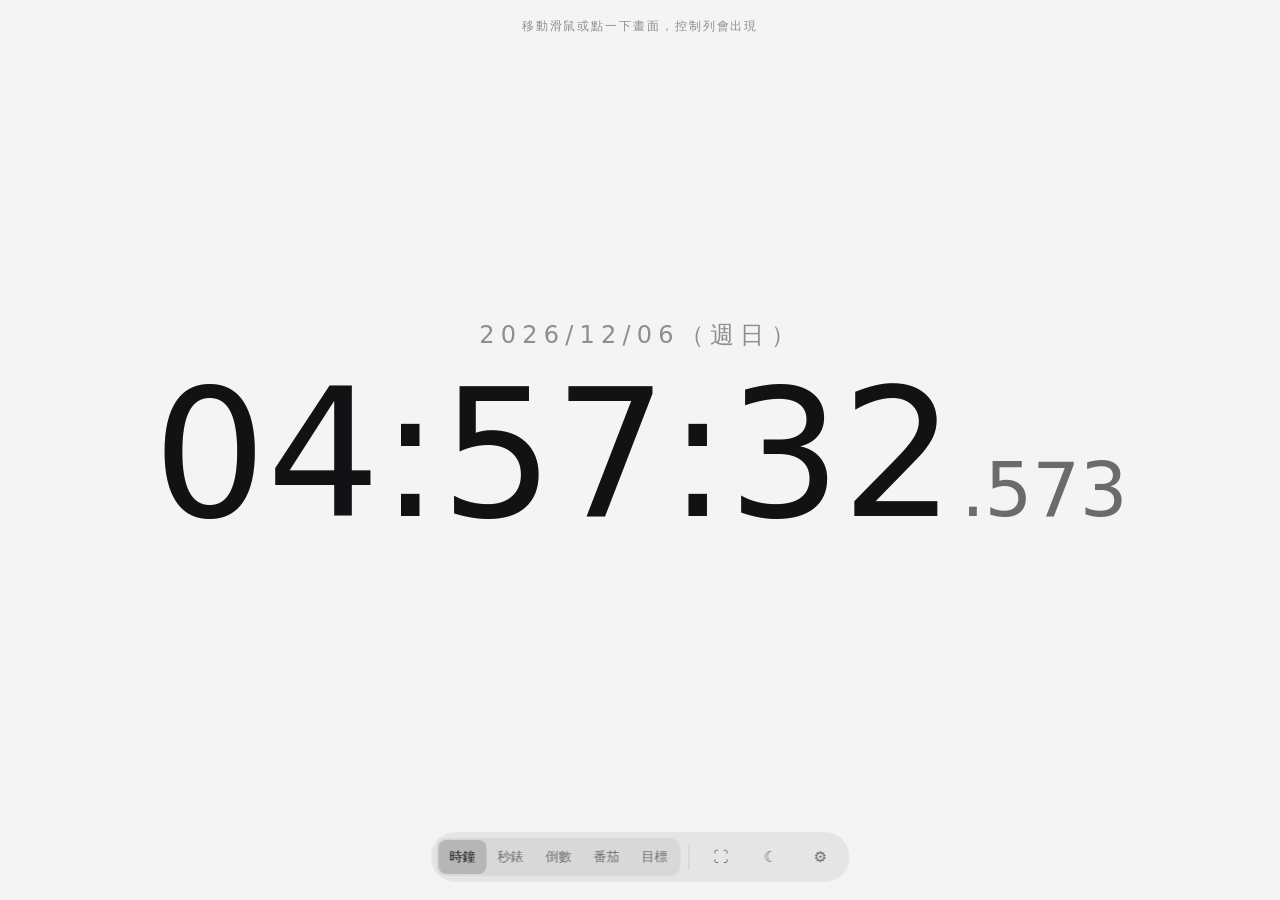
==== commit d27eaec6: "feat: 新增目標時間模式 - 指定確切的日期時間（datetime-local），一路倒數到那一刻 - 逼近時數字漸紅：在 7天／1天／1小時／1分鐘 之間以 log10 插值，   避免線性對應" ====
--- a/index.html
+++ b/index.html
@@ -22,7 +22,7 @@
       <div class="phase" id="phase" hidden>專注</div>
 
       <div class="time" id="time">
-        <span class="hms">
+        <span class="sign" id="sign" hidden>+</span><span class="days" id="p-d" hidden>0天</span><span class="hms">
           <span id="p-h">00</span><span class="sep" id="sep1">:</span><span id="p-m">00</span><span class="sep" id="sep2">:</span><span id="p-s">00</span>
         </span><span class="ms" id="ms">.000</span>
       </div>
@@ -35,6 +35,17 @@
 
       <!-- 倒數：進度條 -->
       <div class="progress" id="progress" hidden><i id="progress-fill"></i></div>
+
+      <!-- 目標：清單與新增表單 -->
+      <div class="targets" id="targets" hidden>
+        <ul class="tlist" id="tlist"></ul>
+        <form class="tform" id="tform">
+          <input type="text" id="t-name" maxlength="24" placeholder="名稱（可留白）" aria-label="目標名稱">
+          <input type="datetime-local" id="t-at" required aria-label="目標時間">
+          <button type="submit" class="go">新增目標</button>
+        </form>
+        <p class="note tempty" id="tempty">還沒有目標。設定一個日期時間，它會一路倒數；時間到的瞬間會轉綠並開始正計時。</p>
+      </div>
 
       <!-- 番茄鐘：這一輪循環的進度 -->
       <div class="dots" id="dots" hidden></div>
@@ -77,6 +88,7 @@
         <button data-value="stopwatch">秒錶</button>
         <button data-value="timer">倒數</button>
         <button data-value="pomo">番茄</button>
+        <button data-value="target">目標</button>
       </div>
       <span class="bar-div"></span>
       <button class="btn" id="btn-fullscreen" title="全螢幕 (F)" aria-label="全螢幕">⛶</button>
@@ -253,7 +265,7 @@
       <section class="grp">
         <h3>快捷鍵</h3>
         <p class="note">
-          <kbd>1</kbd><kbd>2</kbd><kbd>3</kbd><kbd>4</kbd> 切換時鐘／秒錶／倒數／番茄鐘<br>
+          <kbd>1</kbd><kbd>2</kbd><kbd>3</kbd><kbd>4</kbd><kbd>5</kbd> 切換時鐘／秒錶／倒數／番茄鐘／目標<br>
           <kbd>空白鍵</kbd> 開始或暫停 ・ <kbd>L</kbd> 計圈 ・ <kbd>N</kbd> 跳過本段 ・ <kbd>R</kbd> 重設<br>
           <kbd>F</kbd> 全螢幕 ・ <kbd>H</kbd> 12/24 小時 ・ <kbd>M</kbd> 毫秒 ・ <kbd>S</kbd> 秒<br>
           <kbd>C</kbd> 換色調 ・ <kbd>D</kbd> 深淺 ・ <kbd>K</kbd> 不休眠 ・ <kbd>,</kbd> 設定 ・ <kbd>Esc</kbd> 關閉
--- a/styles.css
+++ b/styles.css
@@ -35,6 +35,10 @@
 :root[data-resolved="light"][data-theme="mint"]  { --bg: #edfaf4; --fg: #05604a; --glow-color: rgba(5, 96, 74, .14); }
 :root[data-resolved="light"][data-theme="ice"]   { --bg: #eef5fd; --fg: #0b3f6b; --glow-color: rgba(11, 63, 107, .14); }
 :root[data-resolved="light"][data-theme="rose"]  { --bg: #fdeff4; --fg: #7a1338; --glow-color: rgba(122, 19, 56, .14); }
+
+/* 目標模式：逼近時轉紅、超過後轉綠 */
+:root { --urgent: #ff453a; --passed: #32d74b; }
+:root[data-resolved="light"] { --urgent: #d70015; --passed: #1a7f37; }
 
 /* 依透明度算出的次要色，跟著 --fg 自動變 */
 :root { --dim: color-mix(in srgb, var(--fg) 45%, transparent); }
@@ -105,12 +109,25 @@
 }
 
 .hms { font-size: var(--t); }
+
+.days {
+  font-size: calc(var(--t) * 0.62);
+  margin-right: .18em;
+  white-space: nowrap;
+}
+.days[hidden] { display: none; }
+.sign {
+  font-size: calc(var(--t) * 0.62);
+  margin-right: .04em;
+}
+.sign[hidden] { display: none; }
 .sep { transition: opacity .12s linear; }
 .sep.off { opacity: .15; }
 
 .ms {
   font-size: calc(var(--t) * 0.42);
-  color: var(--dim);
+  /* 跟著 currentColor 走，目標模式轉紅轉綠時毫秒才會一起變 */
+  color: color-mix(in srgb, currentColor 55%, transparent);
   margin-left: .08em;
   font-weight: 300;
 }
@@ -203,6 +220,63 @@
 .presets button.go { border-color: transparent; background: var(--chip-on); opacity: 1; }
 .presets input::-webkit-outer-spin-button,
 .presets input::-webkit-inner-spin-button { -webkit-appearance: none; margin: 0; }
+
+/* ---------- 目標：清單與新增 ---------- */
+.targets {
+  width: min(94vw, 560px);
+  margin: clamp(16px, 3vh, 30px) auto 0;
+}
+.targets[hidden] { display: none; }
+
+.tlist { list-style: none; }
+.tlist:empty { display: none; }
+.tlist li {
+  display: flex; align-items: center; gap: 10px;
+  padding: 9px 10px; border-radius: 10px;
+  font-size: clamp(12px, 1.5vw, 15px);
+  cursor: pointer;
+  transition: background-color .15s;
+}
+.tlist li:hover { background: var(--chip); }
+.tlist li.on { background: var(--chip); }
+.tlist li.on .tname::before { content: '▸ '; }
+.tlist .tname {
+  flex: 1 1 auto; text-align: left;
+  overflow: hidden; text-overflow: ellipsis; white-space: nowrap;
+}
+.tlist .tat { color: var(--dim); font-variant-numeric: tabular-nums; }
+.tlist .tleft {
+  font-variant-numeric: tabular-nums;
+  min-width: 8.5em; text-align: right;
+}
+.tlist .tdel {
+  width: 26px; height: 26px; flex: 0 0 auto;
+  border: 0; border-radius: 50%;
+  background: transparent; color: var(--dim);
+  font: inherit; font-size: 13px; cursor: pointer;
+}
+.tlist .tdel:hover { background: var(--chip-on); color: var(--fg); }
+
+.tform {
+  display: flex; gap: 8px; flex-wrap: wrap;
+  justify-content: center; align-items: center;
+  margin-top: 12px;
+}
+.tform input {
+  border: 0; border-radius: 10px;
+  background: var(--chip); color: var(--fg);
+  font: inherit; font-size: 13px; padding: 10px 12px;
+}
+.tform input:focus { outline: 2px solid var(--chip-on); }
+.tform #t-name { width: 150px; }
+.tform .go {
+  border: 0; border-radius: 10px;
+  background: var(--chip-on); color: var(--fg);
+  font: inherit; font-size: 13px; padding: 10px 16px; cursor: pointer;
+}
+.tform .go:hover { opacity: .85; }
+.tempty { margin-top: 12px; text-align: center; }
+.tempty[hidden] { display: none; }
 
 /* ---------- 秒錶：計圈 ---------- */
 .laps {
@@ -451,10 +525,12 @@
 
 /* 小螢幕：控制列要塞得下四個模式 */
 @media (max-width: 430px) {
-  .bar { gap: 2px; padding: 4px; }
-  .bar-seg button { padding: 9px 7px; font-size: 12px; }
+  .bar { gap: 1px; padding: 4px; }
+  .bar-seg button { padding: 9px 5px; font-size: 11px; }
   .bar-div { margin: 6px 2px; }
-  .btn { min-width: 38px; padding: 0 8px; font-size: 14px; }
+  .btn { min-width: 34px; padding: 0 6px; font-size: 14px; }
+  .tform #t-name { width: 100%; }
+  .tlist .tat { display: none; }
 }
 
 /* 橫向矮螢幕：讓時間吃高度而不是寬度 */
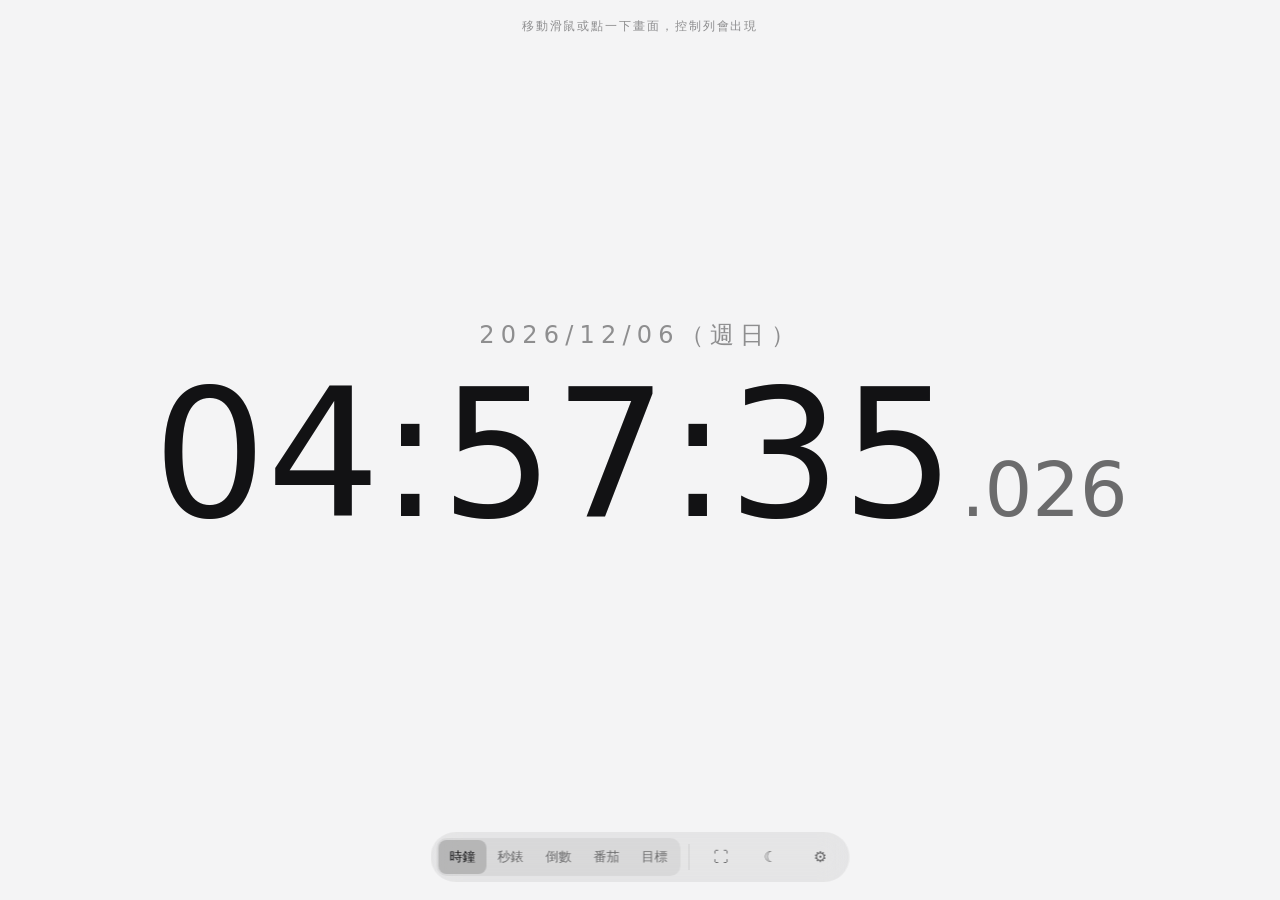
==== commit 0309c9d9: "feat: 自動隱藏改為各模式分開設定，新增版本號、更新記錄與檢查更新 - 控制列自動隱藏預設只在時鐘模式啟用，其他模式可在設定逐一打開 - 新增 version.js 作為版本號與更新記錄的唯一來源" ====
--- a/index.html
+++ b/index.html
@@ -256,6 +256,17 @@
             <option value="0">不隱藏</option>
           </select>
         </div>
+        <p class="note">要在哪些模式自動隱藏：</p>
+        <div class="row"><label for="t-hide-clock">時鐘</label>
+          <input type="checkbox" class="sw" id="t-hide-clock" data-toggle="hideClock"></div>
+        <div class="row"><label for="t-hide-sw">秒錶</label>
+          <input type="checkbox" class="sw" id="t-hide-sw" data-toggle="hideStopwatch"></div>
+        <div class="row"><label for="t-hide-timer">倒數</label>
+          <input type="checkbox" class="sw" id="t-hide-timer" data-toggle="hideTimer"></div>
+        <div class="row"><label for="t-hide-pomo">番茄鐘</label>
+          <input type="checkbox" class="sw" id="t-hide-pomo" data-toggle="hidePomo"></div>
+        <div class="row"><label for="t-hide-target">目標時間</label>
+          <input type="checkbox" class="sw" id="t-hide-target" data-toggle="hideTarget"></div>
 
         <div class="row"><label for="t-wake">螢幕不休眠</label>
           <input type="checkbox" class="sw" id="t-wake" data-toggle="wake"></div>
@@ -272,9 +283,21 @@
         </p>
         <button class="reset" id="btn-reset">恢復預設值</button>
       </section>
+
+      <section class="grp">
+        <h3>版本</h3>
+        <div class="row"><label>目前版本</label><span class="ver" id="ver"></span></div>
+        <button class="reset" id="btn-update">檢查更新</button>
+        <p class="note" id="update-msg" hidden></p>
+        <details class="log">
+          <summary>更新記錄</summary>
+          <ol id="changelog"></ol>
+        </details>
+      </section>
     </div>
   </aside>
 
+  <script src="version.js"></script>
   <script src="app.js"></script>
 </body>
 </html>
--- a/styles.css
+++ b/styles.css
@@ -346,7 +346,9 @@
   -webkit-backdrop-filter: blur(14px);
   transition: opacity .35s ease, transform .35s ease;
 }
-.stage.idle .bar, .stage.idle .hint {
+/* 工具列隱藏時只淡出、不位移，且仍可點：點一下就直接觸發，不必先點醒 */
+.stage.idle .bar { opacity: 0; }
+.stage.idle .hint {
   opacity: 0;
   transform: translate(-50%, 12px);
   pointer-events: none;
@@ -364,7 +366,10 @@
   cursor: pointer; opacity: .6;
   transition: opacity .2s ease, background-color .2s ease;
 }
-.btn:hover { opacity: 1; background: var(--chip); }
+/* 只在有滑鼠的裝置套用 hover，避免手機第一下被當成 hover 吃掉 */
+@media (hover: hover) {
+  .btn:hover { opacity: 1; background: var(--chip); }
+}
 .btn.on { opacity: 1; background: var(--chip-on); }
 
 .hint {
@@ -522,6 +527,16 @@
   font: inherit; font-size: 13px; cursor: pointer; opacity: .7;
 }
 .reset:hover { background: var(--chip); opacity: 1; }
+.reset:disabled { opacity: .4; cursor: default; }
+#update-msg { margin-top: 8px; text-align: center; }
+
+.ver { font-family: var(--f-mono); font-size: 13px; color: var(--dim); }
+.log { margin-top: 12px; font-size: 13px; }
+.log summary { cursor: pointer; padding: 8px 0; color: var(--dim); }
+.log ol { list-style: none; }
+.log > ol > li { padding: 8px 0; border-top: 1px solid var(--line); }
+.log b { font-weight: 600; font-size: 12px; }
+.log ul { margin: 4px 0 0 1.2em; color: var(--dim); line-height: 1.7; }
 
 /* 小螢幕：控制列要塞得下四個模式 */
 @media (max-width: 430px) {
